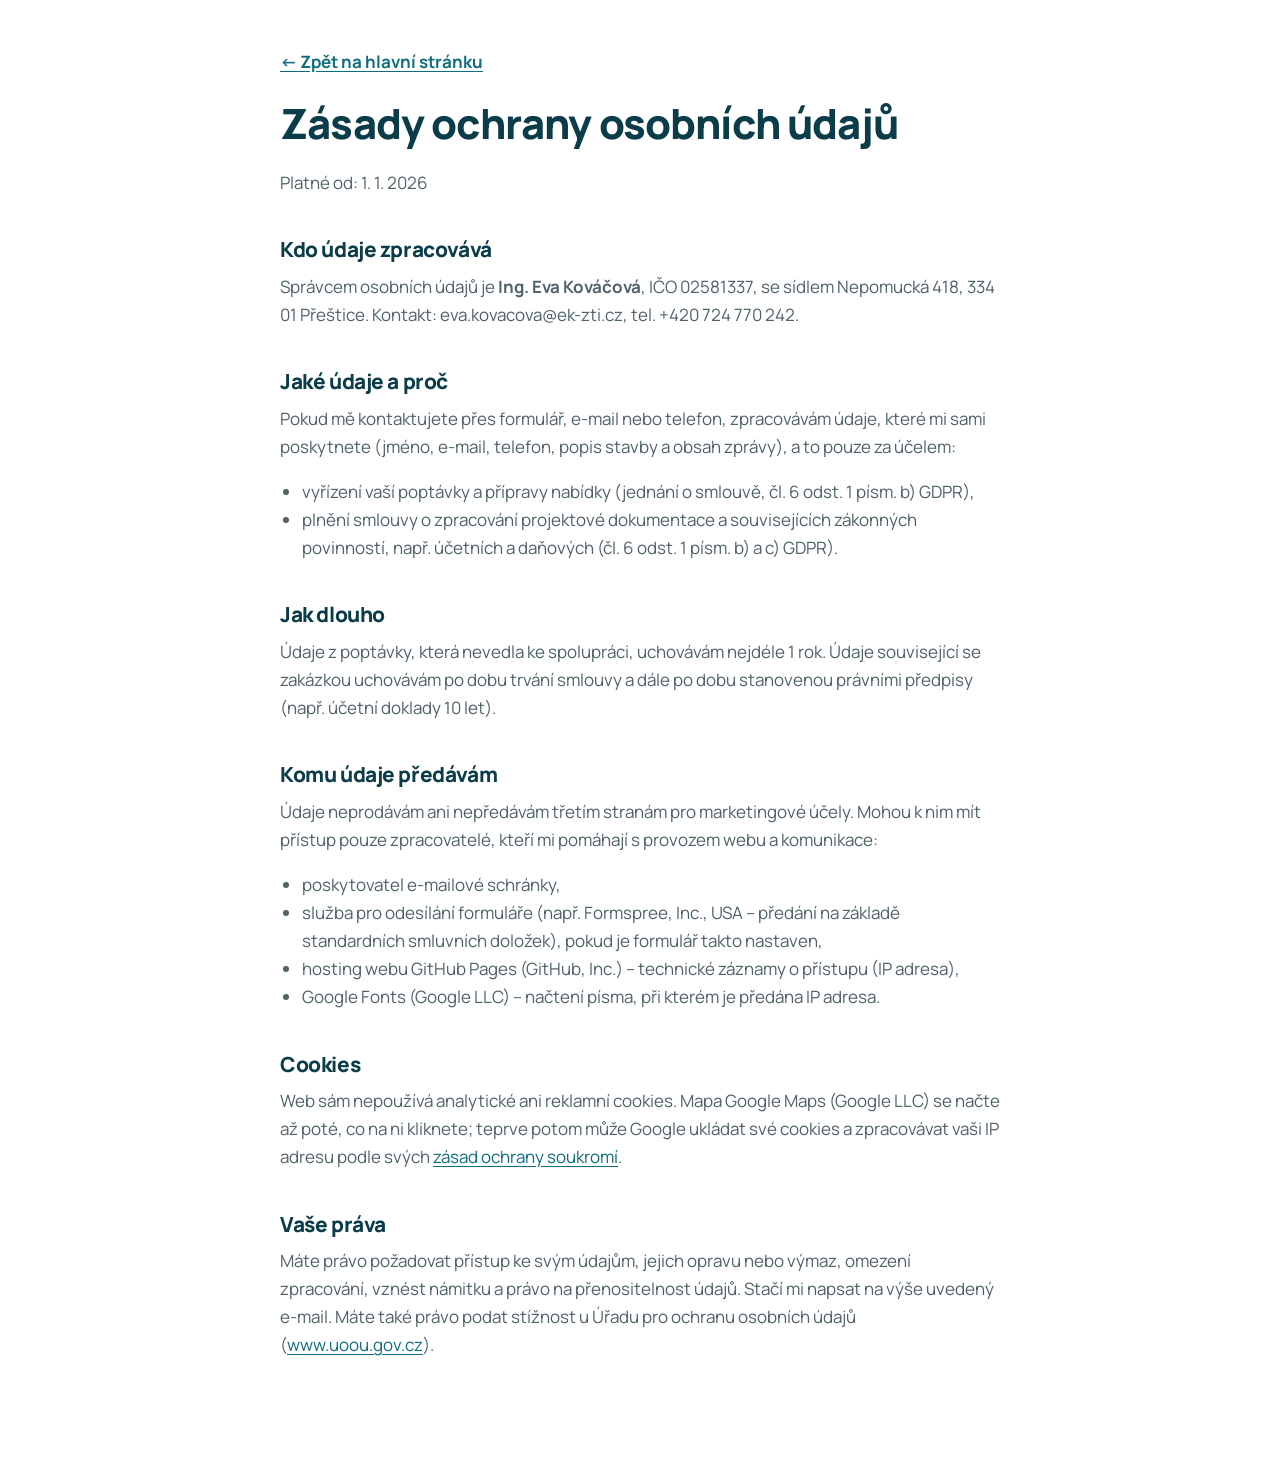
==== zasady-ochrany-osobnich-udaju.html @ 745b9c6b "Prezentační web projektantky ZTI Co-Authored-By: Claude Opus 5.5 <noreply@anthropic.com>" ====
<!doctype html>
<html lang="cs">
<head>
  <meta charset="utf-8">
  <meta name="viewport" content="width=device-width, initial-scale=1">
  <title>Zásady ochrany osobních údajů | Ing. Eva Kováčová – projektantka ZTI</title>
  <meta name="description" content="Jak zpracovávám osobní údaje z kontaktního formuláře a e-mailové komunikace.">
  <meta name="robots" content="noindex, follow">
  <meta name="theme-color" content="#0B3C49">
  <link rel="icon" href="img/favicon.ico" sizes="any">
  <link rel="icon" href="img/favicon.png" type="image/png">
  <link rel="preconnect" href="https://fonts.googleapis.com">
  <link rel="preconnect" href="https://fonts.gstatic.com" crossorigin>
  <link href="https://fonts.googleapis.com/css2?family=Manrope:wght@400;600;700;800&display=swap&subset=latin-ext" rel="stylesheet">
  <link rel="stylesheet" href="css/style.css">
  <script src="js/config.js"></script>
  <style>
    .legal { max-width: 760px; padding: 48px 20px 96px; margin: 0 auto; }
    .legal h1 { font-size: clamp(1.9rem, 5vw, 2.6rem); }
    .legal h2 { font-size: 1.3rem; margin-top: 2em; }
    .legal p, .legal li { color: var(--muted); }
    .legal ul { list-style: disc; padding-left: 1.3em; margin-bottom: 1em; }
    .legal .back { display: inline-flex; gap: 8px; align-items: center; font-weight: 700; margin-bottom: 24px; }
  </style>
</head>
<body>
  <main class="legal">
    <a class="back" href="index.html">← Zpět na hlavní stránku</a>
    <h1>Zásady ochrany osobních údajů</h1>
    <p>Platné od: <span data-today></span></p>

    <h2>Kdo údaje zpracovává</h2>
    <p>Správcem osobních údajů je <strong data-text="name"></strong>, IČO <span data-text="ico"></span>,
      se sídlem <span data-text="address.street"></span>, <span data-text="address.zip"></span> <span data-text="address.city"></span>.
      Kontakt: <span data-text="email"></span>, tel. <span data-text="phone"></span>.</p>

    <h2>Jaké údaje a proč</h2>
    <p>Pokud mě kontaktujete přes formulář, e-mail nebo telefon, zpracovávám údaje, které mi sami poskytnete
      (jméno, e-mail, telefon, popis stavby a obsah zprávy), a to pouze za účelem:</p>
    <ul>
      <li>vyřízení vaší poptávky a přípravy nabídky (jednání o smlouvě, čl. 6 odst. 1 písm. b) GDPR),</li>
      <li>plnění smlouvy o zpracování projektové dokumentace a souvisejících zákonných povinností, např. účetních a daňových (čl. 6 odst. 1 písm. b) a c) GDPR).</li>
    </ul>

    <h2>Jak dlouho</h2>
    <p>Údaje z poptávky, která nevedla ke spolupráci, uchovávám nejdéle 1 rok. Údaje související se zakázkou
      uchovávám po dobu trvání smlouvy a dále po dobu stanovenou právními předpisy (např. účetní doklady 10 let).</p>

    <h2>Komu údaje předávám</h2>
    <p>Údaje neprodávám ani nepředávám třetím stranám pro marketingové účely. Mohou k nim mít přístup pouze
      zpracovatelé, kteří mi pomáhají s provozem webu a komunikace:</p>
    <ul>
      <li>poskytovatel e-mailové schránky,</li>
      <li>služba pro odesílání formuláře (např. Formspree, Inc., USA – předání na základě standardních smluvních doložek), pokud je formulář takto nastaven,</li>
      <li>hosting webu GitHub Pages (GitHub, Inc.) – technické záznamy o přístupu (IP adresa),</li>
      <li>Google Fonts (Google LLC) – načtení písma, při kterém je předána IP adresa.</li>
    </ul>

    <h2>Cookies</h2>
    <p>Web sám nepoužívá analytické ani reklamní cookies. Mapa Google Maps (Google LLC) se načte až poté,
      co na ni kliknete; teprve potom může Google ukládat své cookies a zpracovávat vaši IP adresu
      podle svých <a href="https://policies.google.com/privacy?hl=cs" rel="noopener">zásad ochrany soukromí</a>.</p>

    <h2>Vaše práva</h2>
    <p>Máte právo požadovat přístup ke svým údajům, jejich opravu nebo výmaz, omezení zpracování, vznést námitku
      a právo na přenositelnost údajů. Stačí mi napsat na výše uvedený e-mail. Máte také právo podat stížnost
      u Úřadu pro ochranu osobních údajů (<a href="https://uoou.gov.cz" rel="noopener">www.uoou.gov.cz</a>).</p>
  </main>
  <script>
    (function () {
      var S = window.SITE || {};
      document.querySelectorAll("[data-text]").forEach(function (n) {
        var v = n.getAttribute("data-text").split(".").reduce(function (o, k) { return o && o[k]; }, S);
        if (v == null) return;
        if (/\[(DOPLNIT|UPŘESNIT)/.test(v)) { var s = document.createElement("span"); s.className = "todo"; s.textContent = v; n.appendChild(s); }
        else n.textContent = v;
      });
      /* [DOPLNIT] datum platnosti – nebo nechte automaticky dnešní */
      document.querySelector("[data-today]").textContent = "1. 1. 2026";
    })();
  </script>
</body>
</html>
---- css/style.css ----
/* =====================================================================
   Ing. Eva Kováčová – projektantka ZTI
   Paleta: petrolejová (voda) + měděný akcent (měděné potrubí)
   ===================================================================== */
:root {
  --petrol-900: #0B3C49;   /* hlubinná petrolej – nadpisy, tmavé plochy */
  --petrol-700: #0E6E7E;   /* petrolej – hlavní barva, odkazy */
  --petrol-500: #2A97A6;   /* světlejší petrolej – detaily */
  --petrol-100: #D3E8EC;
  --water-50:   #EEF6F7;   /* voda – světlé podklady */
  --copper-500: #E08A3C;   /* měď – akcent, tlačítka */
  --copper-600: #C46F22;
  --copper-100: #FBEBDC;
  --ink:        #13252B;   /* text */
  --muted:      #4E6268;   /* vedlejší text (kontrast 6:1 na bílé) */
  --line:       #DCE7E9;
  --white:      #FFFFFF;

  --font: "Manrope", system-ui, -apple-system, "Segoe UI", Roboto, sans-serif;
  --radius: 14px;
  --radius-lg: 24px;
  --shadow: 0 1px 2px rgba(11, 60, 73, .06), 0 8px 24px rgba(11, 60, 73, .07);
  --shadow-lg: 0 2px 4px rgba(11, 60, 73, .06), 0 18px 40px rgba(11, 60, 73, .12);
  --header-h: 68px;
  --container: 1160px;
}

/* ---------- Základ ---------- */
*, *::before, *::after { box-sizing: border-box; }
html { scroll-behavior: smooth; scroll-padding-top: calc(var(--header-h) + 12px); -webkit-text-size-adjust: 100%; }
body {
  margin: 0;
  font-family: var(--font);
  font-size: 1.0625rem;
  line-height: 1.65;
  color: var(--ink);
  background: var(--white);
  -webkit-font-smoothing: antialiased;
  overflow-x: hidden;
}
img, svg { display: block; max-width: 100%; }
h1, h2, h3 { color: var(--petrol-900); line-height: 1.15; margin: 0 0 .5em; letter-spacing: -.02em; }
h1 { font-size: clamp(2.3rem, 6vw, 3.9rem); font-weight: 800; }
h2 { font-size: clamp(1.75rem, 3.6vw, 2.6rem); font-weight: 800; }
h3 { font-size: 1.2rem; font-weight: 700; }
p { margin: 0 0 1em; }
a { color: var(--petrol-700); text-underline-offset: 3px; }
a:hover { color: var(--petrol-900); }
ul, ol { margin: 0; padding: 0; list-style: none; }
address { font-style: normal; }
:focus-visible { outline: 3px solid var(--copper-500); outline-offset: 3px; border-radius: 6px; }

.container { width: 100%; max-width: var(--container); margin: 0 auto; padding: 0 20px; }
.icon { width: 1.25em; height: 1.25em; fill: none; stroke: currentColor; stroke-width: 1.9; stroke-linecap: round; stroke-linejoin: round; flex: none; }

.skip-link { position: absolute; left: 12px; top: -60px; z-index: 100; background: var(--petrol-900); color: #fff; padding: 10px 16px; border-radius: 8px; }
.skip-link:focus { top: 12px; color: #fff; }

.eyebrow {
  display: inline-flex; align-items: center; gap: 10px;
  font-size: .8rem; font-weight: 700; letter-spacing: .12em; text-transform: uppercase;
  color: var(--copper-600); margin-bottom: 14px;
}
.eyebrow::before { content: ""; width: 26px; height: 2px; background: currentColor; border-radius: 2px; }

/* Nevyplněné hodnoty z config.js */
.todo { background: #FFF3C4; color: #6B4E00; border-radius: 4px; padding: 0 4px; font-weight: 600; }

/* ---------- Tlačítka ---------- */
.btn {
  display: inline-flex; align-items: center; justify-content: center; gap: 10px;
  min-height: 50px; padding: 12px 24px;
  font: inherit; font-weight: 700; font-size: 1rem; text-decoration: none;
  border-radius: 999px; border: 2px solid transparent; cursor: pointer;
  transition: background-color .2s, color .2s, border-color .2s, transform .2s, box-shadow .2s;
}
.btn:hover { transform: translateY(-1px); }
.btn--accent { background: var(--copper-500); color: var(--ink); box-shadow: 0 6px 18px rgba(224, 138, 60, .28); }
.btn--accent:hover { background: #E99A52; color: var(--ink); }
.btn--ghost { border-color: var(--petrol-100); color: var(--petrol-900); background: var(--white); }
.btn--ghost:hover { border-color: var(--petrol-700); color: var(--petrol-900); }
.btn--sm { min-height: 42px; padding: 8px 18px; font-size: .95rem; }
.btn--block { width: 100%; }

/* ---------- Hlavička ---------- */
.header {
  position: sticky; top: 0; z-index: 50;
  height: var(--header-h);
  background: rgba(255, 255, 255, .88);
  backdrop-filter: saturate(160%) blur(12px);
  -webkit-backdrop-filter: saturate(160%) blur(12px);
  border-bottom: 1px solid transparent;
  transition: border-color .25s, box-shadow .25s;
}
.header.is-scrolled { border-color: var(--line); box-shadow: 0 4px 20px rgba(11, 60, 73, .06); }
.header__inner { height: 100%; display: flex; align-items: center; justify-content: space-between; gap: 16px; }
.brand { display: flex; align-items: center; gap: 12px; text-decoration: none; color: var(--petrol-900); }
.brand__logo { width: 44px; height: 44px; }
.brand__text { display: flex; flex-direction: column; line-height: 1.15; }
.brand__text strong { font-size: 1rem; font-weight: 800; }
.brand__text small { font-size: .8rem; color: var(--muted); font-weight: 600; }

.nav-toggle {
  display: inline-flex; align-items: center; justify-content: center;
  width: 46px; height: 46px; border-radius: 12px;
  border: 1px solid var(--line); background: var(--white); color: var(--petrol-900); cursor: pointer;
}
.nav-toggle .icon { width: 24px; height: 24px; }

/* Mobilní menu */
.nav {
  position: fixed; inset: var(--header-h) 0 auto 0;
  background: var(--white);
  border-bottom: 1px solid var(--line);
  box-shadow: 0 20px 40px rgba(11, 60, 73, .12);
  padding: 12px 20px 24px;
  transform: translateY(-8px); opacity: 0; visibility: hidden;
  transition: opacity .2s, transform .2s, visibility .2s;
}
.nav.is-open { transform: none; opacity: 1; visibility: visible; }
.nav__list a {
  display: block; padding: 14px 4px; font-weight: 700; font-size: 1.1rem;
  color: var(--petrol-900); text-decoration: none; border-bottom: 1px solid var(--line);
}
.nav__list a.is-active { color: var(--copper-600); }
.nav__call { margin-top: 18px; width: 100%; }

/* ---------- Hero ---------- */
.hero {
  position: relative; overflow: hidden;
  padding: 48px 0 64px;
  background:
    radial-gradient(900px 500px at 100% 0%, var(--water-50), transparent 70%),
    radial-gradient(600px 400px at 0% 100%, #F6FAFB, transparent 70%);
}
.hero__inner { display: grid; gap: 40px; align-items: center; }
.hero__lead { font-size: clamp(1.1rem, 2.2vw, 1.3rem); color: var(--muted); max-width: 36ch; }
.hero__actions { display: flex; flex-wrap: wrap; gap: 12px; margin: 28px 0 28px; }
.hero__badges { display: flex; flex-wrap: wrap; gap: 10px 22px; color: var(--petrol-900); font-weight: 600; font-size: .95rem; }
.hero__badges li { display: inline-flex; align-items: center; gap: 8px; }
.hero__badges .icon { color: var(--petrol-500); width: 18px; height: 18px; stroke-width: 2.4; }

.hero__art { position: relative; color: var(--petrol-900); max-width: 520px; width: 100%; margin: 0 auto; }
.schema { width: 100%; height: auto; background: var(--white); border-radius: 28px; box-shadow: var(--shadow-lg); }
.schema__house { fill: none; stroke: var(--petrol-100); stroke-width: 3; stroke-linejoin: round; }
.schema__ground { stroke: var(--line); stroke-width: 2; stroke-dasharray: 6 8; }
.schema__pipe { fill: none; stroke-width: 7; stroke-linecap: round; stroke-linejoin: round; stroke-dasharray: 800; stroke-dashoffset: 800; }
.schema__pipe--cold  { stroke: var(--petrol-700); }
.schema__pipe--hot   { stroke: var(--copper-500); }
.schema__pipe--waste { stroke: #8A9BA0; }
.schema__node { stroke: var(--white); stroke-width: 3; }
.schema__node--cold { fill: var(--petrol-700); }
.schema__node--hot { fill: var(--copper-500); }
.schema__node--waste { fill: #8A9BA0; }
.schema__drop { fill: var(--petrol-500); opacity: .9; }
.is-visible .schema__pipe { animation: flow 2.2s ease-out forwards; }
.is-visible .schema__pipe--hot { animation-delay: .35s; }
.is-visible .schema__pipe--waste { animation-delay: .7s; }
@keyframes flow { to { stroke-dashoffset: 0; } }

.schema__legend {
  position: absolute; left: 16px; bottom: 16px;
  display: flex; flex-wrap: wrap; gap: 6px 14px;
  font-size: .78rem; font-weight: 600; color: var(--muted);
  background: rgba(255,255,255,.92); padding: 8px 12px; border-radius: 12px;
}
.schema__legend li { display: inline-flex; align-items: center; gap: 6px; }
.dot { width: 10px; height: 10px; border-radius: 50%; display: inline-block; }
.dot--cold { background: var(--petrol-700); }
.dot--hot { background: var(--copper-500); }
.dot--waste { background: #8A9BA0; }

/* ---------- Sekce ---------- */
.section { padding: 72px 0; }
.section--tint { background: var(--water-50); }
.section--dark { background: var(--petrol-900); color: #D7E7EA; }
.section--dark h2, .section--dark h3 { color: var(--white); }
.section--dark .eyebrow { color: #F2B27A; }
.section__head { max-width: 680px; margin-bottom: 40px; }
.section__head p:last-child { color: var(--muted); margin-bottom: 0; }

/* ---------- O mně ---------- */
.about { display: grid; gap: 40px; align-items: start; }
.about__text p { color: var(--muted); }
.about__creds { display: grid; gap: 12px; margin-top: 24px; }
.about__creds li {
  display: flex; gap: 14px; align-items: flex-start;
  padding: 16px 18px; border: 1px solid var(--line); border-radius: var(--radius);
}
.about__creds .icon { color: var(--petrol-700); width: 26px; height: 26px; margin-top: 2px; }
.about__creds strong { display: block; color: var(--petrol-900); }
.about__creds span { color: var(--muted); font-size: .95rem; }
.facts { display: grid; grid-template-columns: repeat(3, 1fr); gap: 12px; }
.facts li {
  background: var(--water-50); border-radius: var(--radius); padding: 22px 16px; text-align: center;
}
.facts strong { display: block; font-size: clamp(1.4rem, 3vw, 2rem); font-weight: 800; color: var(--petrol-700); line-height: 1.1; }
.facts span { font-size: .85rem; color: var(--muted); font-weight: 600; }

/* ---------- Karty služeb ---------- */
.cards { display: grid; gap: 18px; }
.card {
  background: var(--white); border: 1px solid var(--line); border-radius: var(--radius-lg);
  padding: 28px; height: 100%;
  transition: transform .25s, box-shadow .25s, border-color .25s;
}
.card:hover { transform: translateY(-3px); box-shadow: var(--shadow-lg); border-color: transparent; }
.card__icon {
  width: 56px; height: 56px; border-radius: 16px; margin-bottom: 18px;
  display: grid; place-items: center;
  background: var(--water-50); color: var(--petrol-700);
}
.card__icon .icon { width: 28px; height: 28px; }
.card:nth-child(4) .card__icon { background: var(--copper-100); color: var(--copper-600); }
.card p { color: var(--muted); margin: 0; font-size: 1rem; }

/* ---------- Pro koho ---------- */
.audiences { display: grid; gap: 16px; }
.audience {
  display: flex; gap: 18px; align-items: flex-start;
  padding: 24px; border-radius: var(--radius-lg); background: var(--water-50);
}
.audience .icon { width: 34px; height: 34px; color: var(--petrol-700); margin-top: 2px; }
.audience h3 { margin-bottom: .3em; }
.audience p { margin: 0; color: var(--muted); font-size: 1rem; }

/* ---------- Kroky ---------- */
.steps { display: grid; gap: 18px; counter-reset: step; }
.step {
  position: relative; counter-increment: step;
  padding: 28px 24px 26px; border-radius: var(--radius-lg);
  background: rgba(255, 255, 255, .05); border: 1px solid rgba(255, 255, 255, .1);
}
.step::before {
  content: counter(step, decimal-leading-zero);
  display: inline-grid; place-items: center;
  width: 48px; height: 48px; border-radius: 50%; margin-bottom: 16px;
  background: var(--copper-500); color: var(--ink); font-weight: 800;
}
.step p { margin: 0; font-size: 1rem; color: #BFD5DA; }

/* ---------- Reference ---------- */
.refs { display: grid; gap: 20px; }
.ref {
  border-radius: var(--radius-lg); overflow: hidden; background: var(--white);
  border: 1px solid var(--line); height: 100%;
  transition: transform .25s, box-shadow .25s;
}
.ref:hover { transform: translateY(-3px); box-shadow: var(--shadow-lg); }
.ref__img { position: relative; aspect-ratio: 3 / 2; background: var(--water-50); }
.ref__img img { width: 100%; height: 100%; object-fit: cover; }
.ref__badge {
  position: absolute; top: 12px; left: 12px;
  font-size: .75rem; font-weight: 700; padding: 4px 10px; border-radius: 999px;
  background: var(--white); color: var(--petrol-900); box-shadow: var(--shadow);
}
.ref__badge--sample { left: auto; right: 12px; background: #FFF3C4; color: #6B4E00; }
.ref__body { padding: 20px 22px 22px; }
.ref__body h3 { margin-bottom: .25em; font-size: 1.1rem; }
.ref__body p { margin: 0; color: var(--muted); font-size: .95rem; }

/* ---------- Kontakt ---------- */
.contact { display: grid; gap: 40px; align-items: start; }
.contact__info > p { color: var(--muted); }
.contact__list { display: grid; gap: 12px; margin: 28px 0; }
.contact__list li { display: flex; gap: 14px; align-items: center; }
.contact__list .ci {
  width: 48px; height: 48px; border-radius: 14px; flex: none;
  display: grid; place-items: center; background: var(--white); color: var(--petrol-700); box-shadow: var(--shadow);
}
.contact__list .ci .icon { width: 22px; height: 22px; }
.contact__list small { display: block; font-size: .8rem; color: var(--muted); font-weight: 600; text-transform: uppercase; letter-spacing: .06em; }
.contact__list a, .contact__list b { font-weight: 700; font-size: 1.08rem; color: var(--petrol-900); text-decoration: none; word-break: break-word; }
.contact__list a:hover { color: var(--petrol-700); text-decoration: underline; }

.map { border-radius: var(--radius-lg); overflow: hidden; }
.map__placeholder {
  width: 100%; aspect-ratio: 16 / 9; border: 1px dashed var(--petrol-100); border-radius: var(--radius-lg);
  background: var(--white); color: var(--petrol-700); font: inherit; font-weight: 700; cursor: pointer;
  display: grid; place-items: center; gap: 6px; padding: 16px; text-align: center;
}
.map__placeholder small { display: block; font-weight: 500; color: var(--muted); }
.map iframe { width: 100%; aspect-ratio: 16 / 9; border: 0; display: block; }

.form {
  background: var(--white); border-radius: var(--radius-lg); padding: 28px 22px; box-shadow: var(--shadow-lg);
}
.form h3 { font-size: 1.35rem; margin-bottom: 18px; }
.form__row { display: grid; gap: 6px; margin-bottom: 16px; }
.form__grid { display: grid; gap: 0 16px; }
.form label { font-weight: 700; font-size: .92rem; color: var(--petrol-900); }
.form label span { color: var(--copper-600); }
.form input, .form select, .form textarea {
  width: 100%; font: inherit; font-size: 1rem; color: var(--ink);
  padding: 12px 14px; min-height: 50px;
  border: 1.5px solid var(--line); border-radius: 12px; background: #FBFDFD;
  transition: border-color .2s, box-shadow .2s;
}
.form textarea { resize: vertical; min-height: 130px; }
.form input:focus, .form select:focus, .form textarea:focus {
  outline: none; border-color: var(--petrol-700); box-shadow: 0 0 0 4px rgba(14, 110, 126, .14); background: var(--white);
}
.form [aria-invalid="true"] { border-color: #C0392B; }
.form__note { font-size: .85rem; color: var(--muted); }
.form__status { margin: 14px 0 0; font-weight: 600; min-height: 1.5em; }
.form__status.is-ok { color: #1E7B4B; }
.form__status.is-error { color: #B03A2E; }
.hp { position: absolute !important; left: -9999px !important; width: 1px; height: 1px; opacity: 0; }

/* ---------- Patička ---------- */
.footer { background: var(--petrol-900); color: #A9C4CA; padding: 44px 0 100px; font-size: .95rem; }
.footer__inner { display: grid; gap: 22px; }
.footer__logo { width: 56px; height: 56px; margin-bottom: 12px; }
.footer__name { color: var(--white); font-weight: 800; font-size: 1.1rem; margin-bottom: 2px; }
.footer p { margin: 0; }
.footer a { color: #E6F1F3; }
.footer a:hover { color: #F2B27A; }
.footer__meta { line-height: 1.8; }
.footer__legal { border-top: 1px solid rgba(255,255,255,.12); padding-top: 20px; }

/* ---------- Plovoucí „Zavolat“ (mobil) ---------- */
.call-fab {
  position: fixed; right: 16px; bottom: calc(16px + env(safe-area-inset-bottom)); z-index: 60;
  display: inline-flex; align-items: center; gap: 10px;
  min-height: 54px; padding: 0 22px 0 18px; border-radius: 999px;
  background: var(--copper-500); color: var(--ink); font-weight: 800; text-decoration: none;
  box-shadow: 0 10px 28px rgba(11, 60, 73, .3);
  transition: transform .2s;
}
.call-fab:hover { color: var(--ink); transform: translateY(-2px); }
.call-fab .icon { width: 22px; height: 22px; }

.noscript { padding: 16px; text-align: center; background: #FFF3C4; margin: 0; }

/* ---------- Animace při posouvání ---------- */
.reveal { opacity: 0; transform: translateY(18px); transition: opacity .7s ease, transform .7s ease; }
.reveal.is-visible { opacity: 1; transform: none; }
.no-js .reveal { opacity: 1; transform: none; }

@media (prefers-reduced-motion: reduce) {
  html { scroll-behavior: auto; }
  .reveal { opacity: 1; transform: none; transition: none; }
  .schema__pipe { stroke-dashoffset: 0; animation: none !important; }
  .btn, .card, .ref { transition: none; }
}

/* =====================================================================
   Tablet ≥ 640 px
   ===================================================================== */
@media (min-width: 640px) {
  .container { padding: 0 32px; }
  .cards--3, .audiences, .refs, .steps { grid-template-columns: repeat(2, 1fr); }
  .form { padding: 36px 32px; }
  .form__grid { grid-template-columns: 1fr 1fr; }
  .footer__inner { grid-template-columns: 1fr 1fr; }
  .footer__legal { grid-column: 1 / -1; }
}

/* =====================================================================
   Tablet na šířku / desktop ≥ 960 px
   ===================================================================== */
@media (min-width: 960px) {
  :root { --header-h: 76px; }
  .section { padding: 112px 0; }
  .nav-toggle { display: none; }
  .nav {
    position: static; display: flex; align-items: center; gap: 28px;
    padding: 0; background: none; border: 0; box-shadow: none;
    transform: none; opacity: 1; visibility: visible;
  }
  .nav__list { display: flex; gap: 4px; }
  .nav__list a {
    border: 0; padding: 8px 12px; font-size: .97rem; font-weight: 600; border-radius: 10px; color: var(--ink);
  }
  .nav__list a:hover { background: var(--water-50); color: var(--petrol-900); }
  .nav__list a.is-active { color: var(--petrol-700); background: var(--water-50); }
  .nav__call { margin: 0; width: auto; }

  .hero { padding: 72px 0 112px; }
  .hero__inner { grid-template-columns: 1.1fr .9fr; gap: 64px; }
  .about { grid-template-columns: 1.25fr 1fr; gap: 72px; }
  .facts { grid-template-columns: 1fr; position: sticky; top: calc(var(--header-h) + 24px); }
  .facts li { text-align: left; padding: 26px 28px; display: flex; align-items: baseline; gap: 16px; }
  .facts strong { min-width: 4.2em; }
  .cards--3, .refs { grid-template-columns: repeat(3, 1fr); }
  .audiences, .steps { grid-template-columns: repeat(4, 1fr); }
  .audience { flex-direction: column; }
  .contact { grid-template-columns: 1fr 1.1fr; gap: 64px; }
  .footer { padding-bottom: 44px; }
  .footer__inner { grid-template-columns: 1.2fr 1fr; }
  .call-fab { display: none; }
}

@media (min-width: 1200px) {
  .steps .step:not(:last-child)::after {
    content: ""; position: absolute; top: 52px; right: -18px; width: 18px; height: 2px;
    background: rgba(242, 178, 122, .5);
  }
}
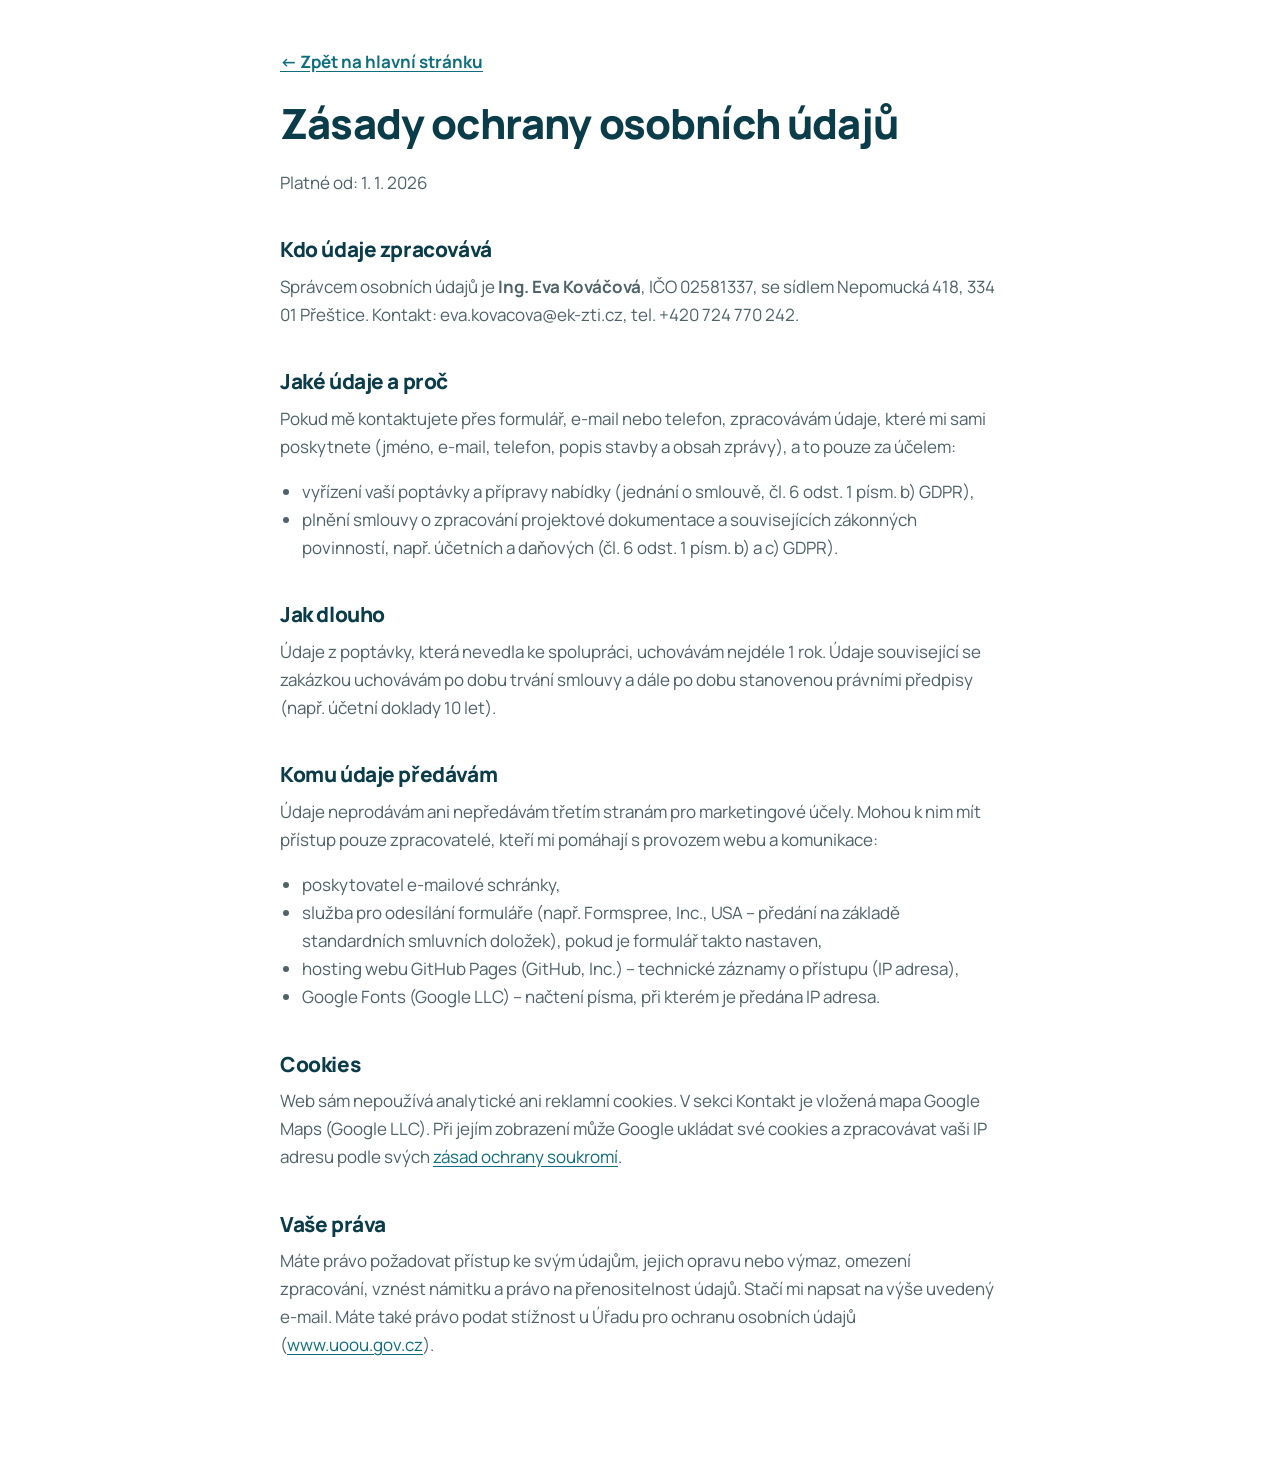
==== commit 26e99bb6: "Mapa Google se zobrazí bez kliknutí Co-Authored-By: Claude Opus 5.5 <noreply@anthropic.com>" ====
--- a/zasady-ochrany-osobnich-udaju.html
+++ b/zasady-ochrany-osobnich-udaju.html
@@ -57,8 +57,8 @@
     </ul>
 
     <h2>Cookies</h2>
-    <p>Web sám nepoužívá analytické ani reklamní cookies. Mapa Google Maps (Google LLC) se načte až poté,
-      co na ni kliknete; teprve potom může Google ukládat své cookies a zpracovávat vaši IP adresu
+    <p>Web sám nepoužívá analytické ani reklamní cookies. V sekci Kontakt je vložená mapa Google Maps
+      (Google LLC). Při jejím zobrazení může Google ukládat své cookies a zpracovávat vaši IP adresu
       podle svých <a href="https://policies.google.com/privacy?hl=cs" rel="noopener">zásad ochrany soukromí</a>.</p>
 
     <h2>Vaše práva</h2>
